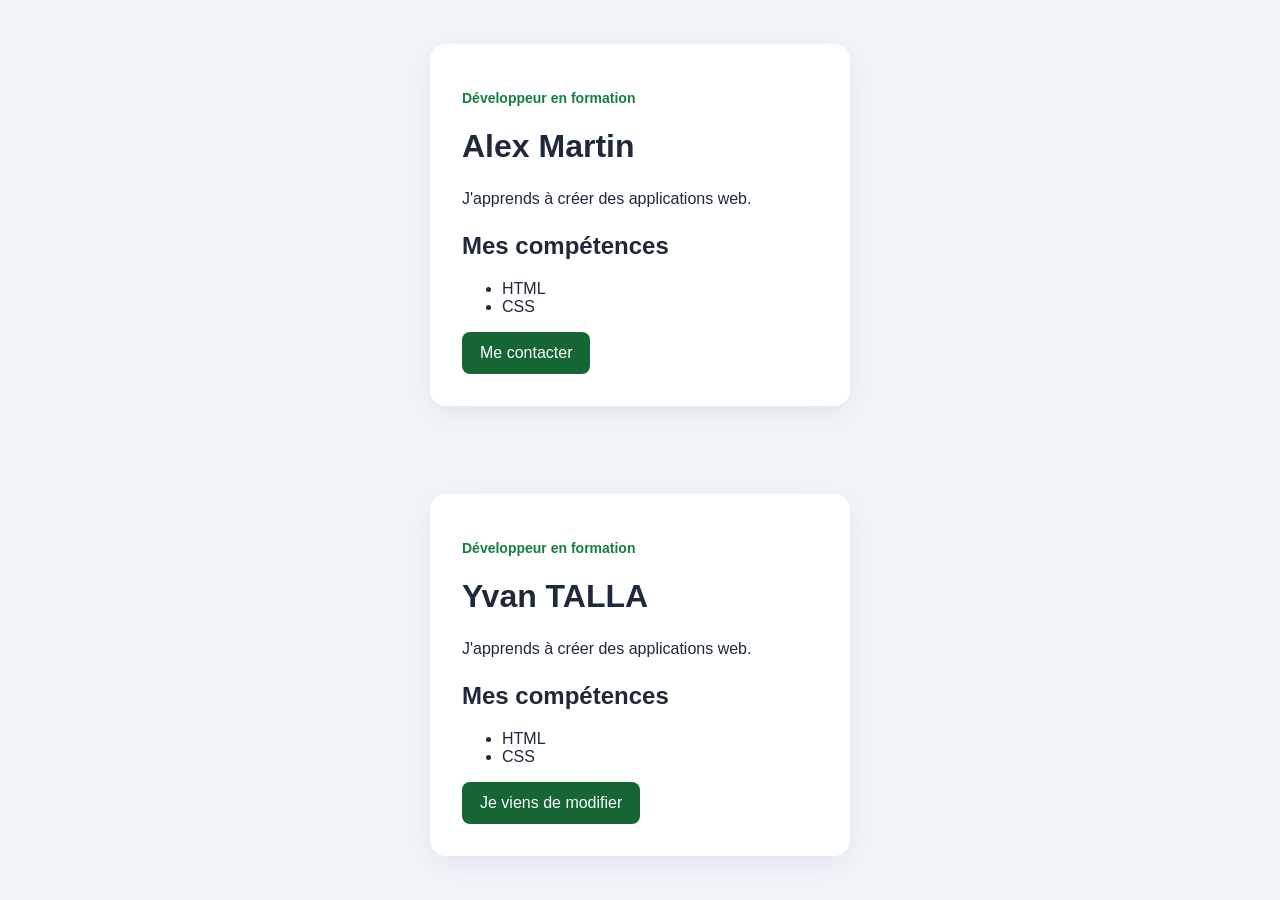
==== index.html @ e5702727 "Merge pull request #1 from talla761/feature/yvan-talla Bloc main Yvan Talla" ====
<!DOCTYPE html>
<html lang="fr">
<head>
    <meta charset="UTF-8">
    <meta name="viewport" content="width=device-width, initial-scale=1.0">
    <title>Frameload DevCard</title>
    <link rel="stylesheet" href="style.css">
</head>
<body>
    <main class="card">
        <p class="badge">Développeur en formation</p>
        <h1>Alex Martin</h1>
        <p class="description">
            J'apprends à créer des applications web.
        </p>

        <h2>Mes compétences</h2>
        <ul>
            <li>HTML</li>
            <li>CSS</li>
        </ul>

        <a href="mailto:alex@example.com">Me contacter</a>
    </main>

    <main class="card">
        <p class="badge">Développeur en formation</p>
        <h1>Yvan TALLA</h1>
        <p class="description">
            J'apprends à créer des applications web.
        </p>

        <h2>Mes compétences</h2>
        <ul>
            <li>HTML</li>
            <li>CSS</li>
        </ul>

        <a href="mailto:alex@example.com">Je viens de modifier</a>
    </main>
</body>
</html>
---- style.css ----
* {
    box-sizing: border-box;
}

body {
    margin: 0;
    min-height: 100vh;
    display: grid;
    place-items: center;
    font-family: Arial, sans-serif;
    background: #f1f5f9;
    color: #1e293b;
}

.card {
    width: min(90%, 420px);
    padding: 32px;
    background: white;
    border-radius: 16px;
    box-shadow: 0 8px 30px #00000012;
}

.badge {
    color: #15803d;
    font-size: 14px;
    font-weight: bold;
}

.description {
    line-height: 1.6;
}

a {
    display: inline-block;
    padding: 12px 18px;
    border-radius: 8px;
    background: #166534;
    color: white;
    text-decoration: none;
}
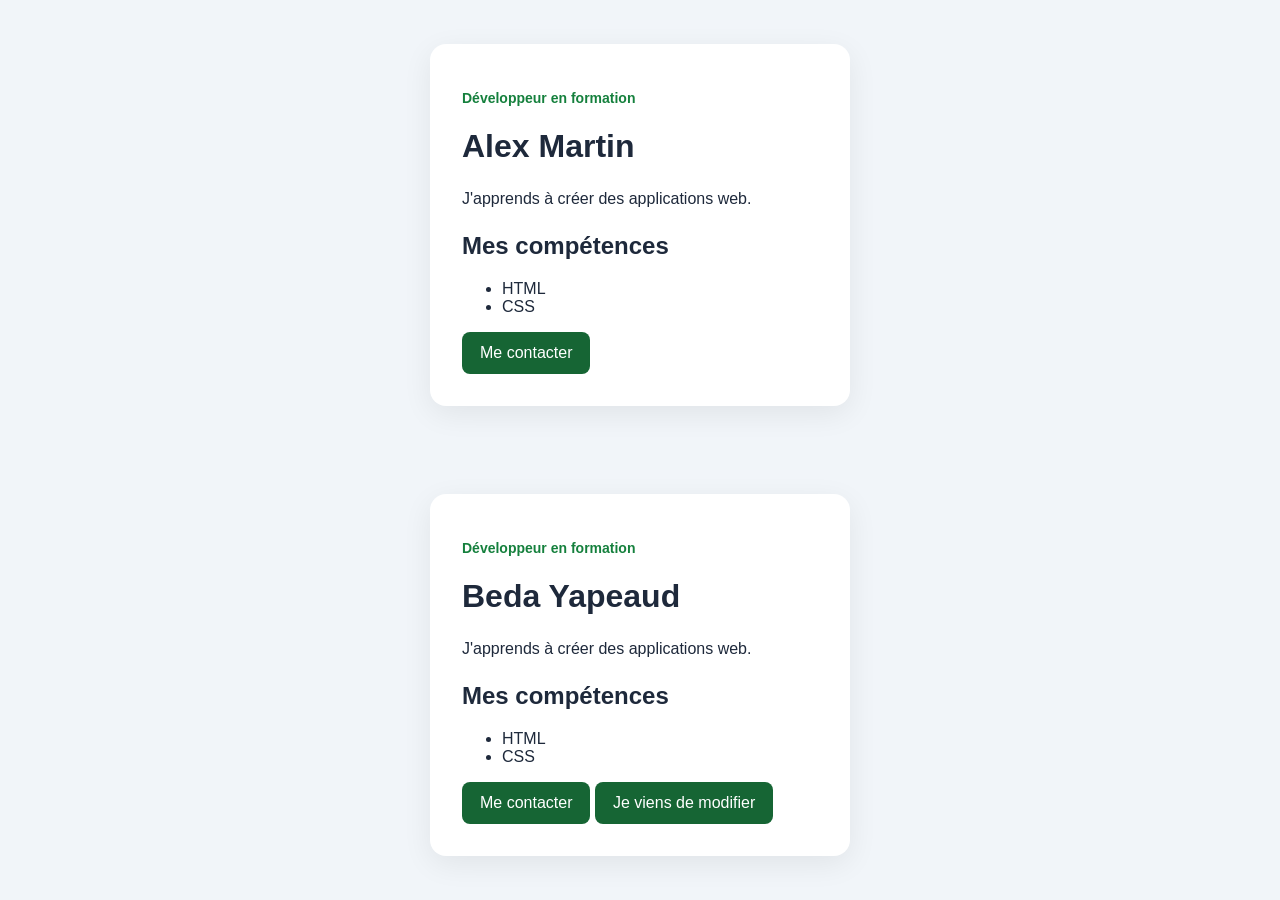
==== commit 1f1b2d43: "Merge branch 'main' into feature/yapeaud" ====
--- a/index.html
+++ b/index.html
@@ -26,7 +26,7 @@
 
     <main class="card">
         <p class="badge">Développeur en formation</p>
-        <h1>Yvan TALLA</h1>
+        <h1>Beda Yapeaud</h1>
         <p class="description">
             J'apprends à créer des applications web.
         </p>
@@ -37,6 +37,7 @@
             <li>CSS</li>
         </ul>
 
+        <a href="mailto:beda@example.com">Me contacter</a>
         <a href="mailto:alex@example.com">Je viens de modifier</a>
     </main>
 </body>
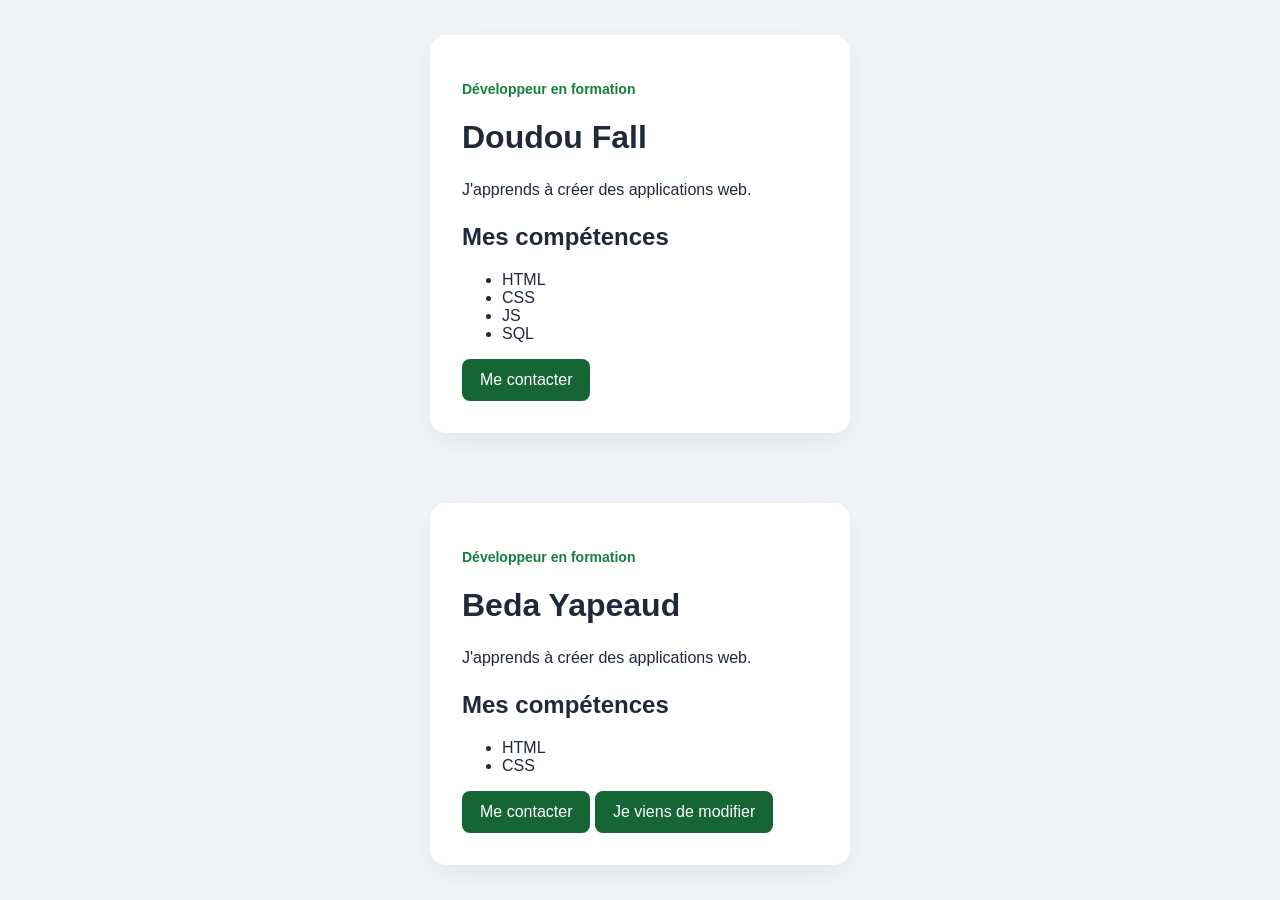
==== commit 9d6806ae: "Merge pull request #3 from talla761/feature/fdoudou feat: Added new skills" ====
--- a/index.html
+++ b/index.html
@@ -10,7 +10,7 @@
 <body>
     <main class="card">
         <p class="badge">Développeur en formation</p>
-        <h1>Alex Martin</h1>
+        <h1>Doudou Fall</h1>
         <p class="description">
             J'apprends à créer des applications web.
         </p>
@@ -19,6 +19,8 @@
         <ul>
             <li>HTML</li>
             <li>CSS</li>
+            <li>JS</li>
+            <li>SQL</li>
         </ul>
 
         <a href="mailto:alex@example.com">Me contacter</a>
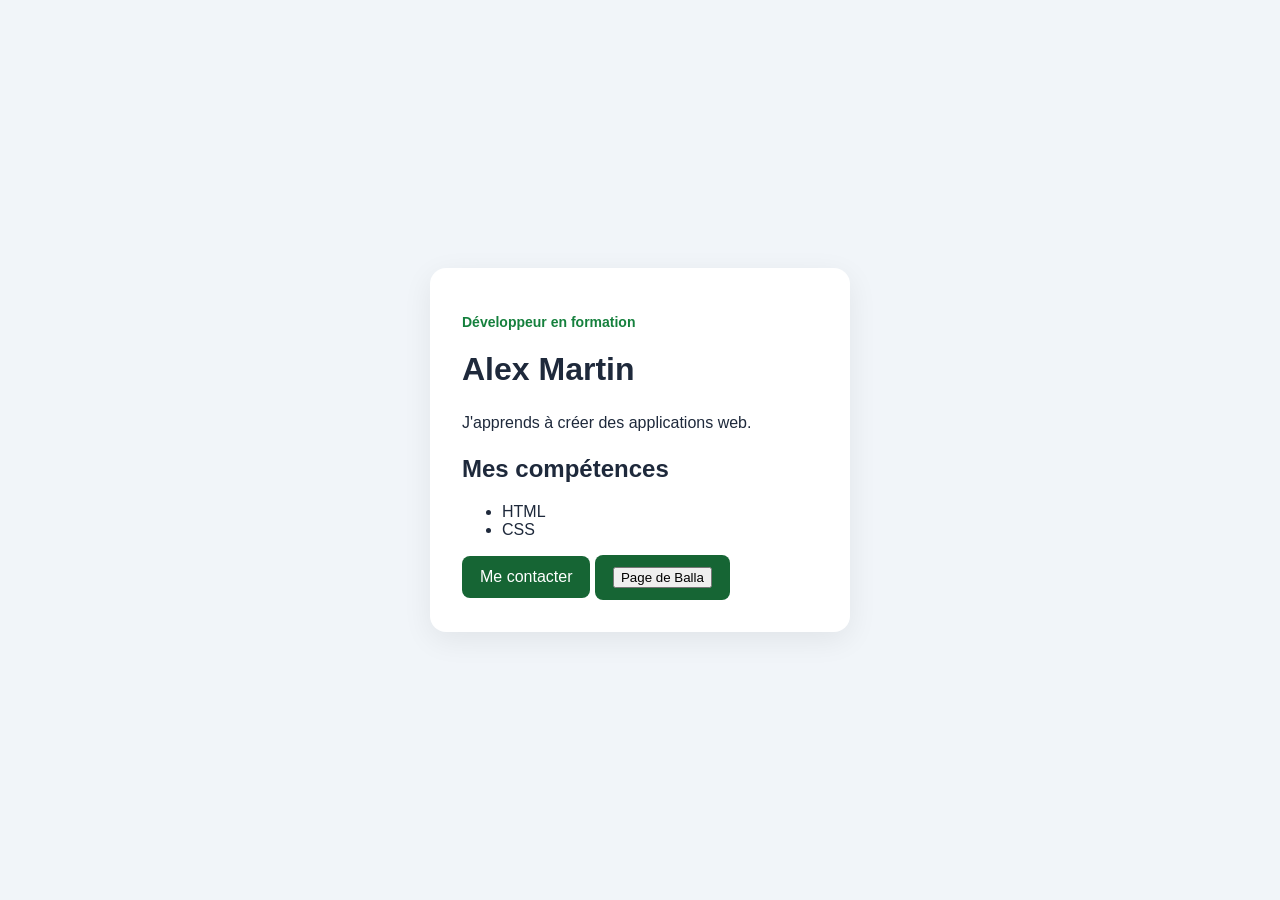
==== commit 7eca79a9: "Ajout d'un bouton de reirection vers Balla.html" ====
--- a/index.html
+++ b/index.html
@@ -10,25 +10,7 @@
 <body>
     <main class="card">
         <p class="badge">Développeur en formation</p>
-        <h1>Doudou Fall</h1>
-        <p class="description">
-            J'apprends à créer des applications web.
-        </p>
-
-        <h2>Mes compétences</h2>
-        <ul>
-            <li>HTML</li>
-            <li>CSS</li>
-            <li>JS</li>
-            <li>SQL</li>
-        </ul>
-
-        <a href="mailto:alex@example.com">Me contacter</a>
-    </main>
-
-    <main class="card">
-        <p class="badge">Développeur en formation</p>
-        <h1>Beda Yapeaud</h1>
+        <h1>Alex Martin</h1>
         <p class="description">
             J'apprends à créer des applications web.
         </p>
@@ -39,8 +21,12 @@
             <li>CSS</li>
         </ul>
 
-        <a href="mailto:beda@example.com">Me contacter</a>
-        <a href="mailto:alex@example.com">Je viens de modifier</a>
+        <a href="mailto:alex@example.com">Me contacter</a>
+        <a href="Balla.html">
+            <button class="contact-button">Page de Balla</button>
+        </a>
+
     </main>
+
 </body>
 </html>
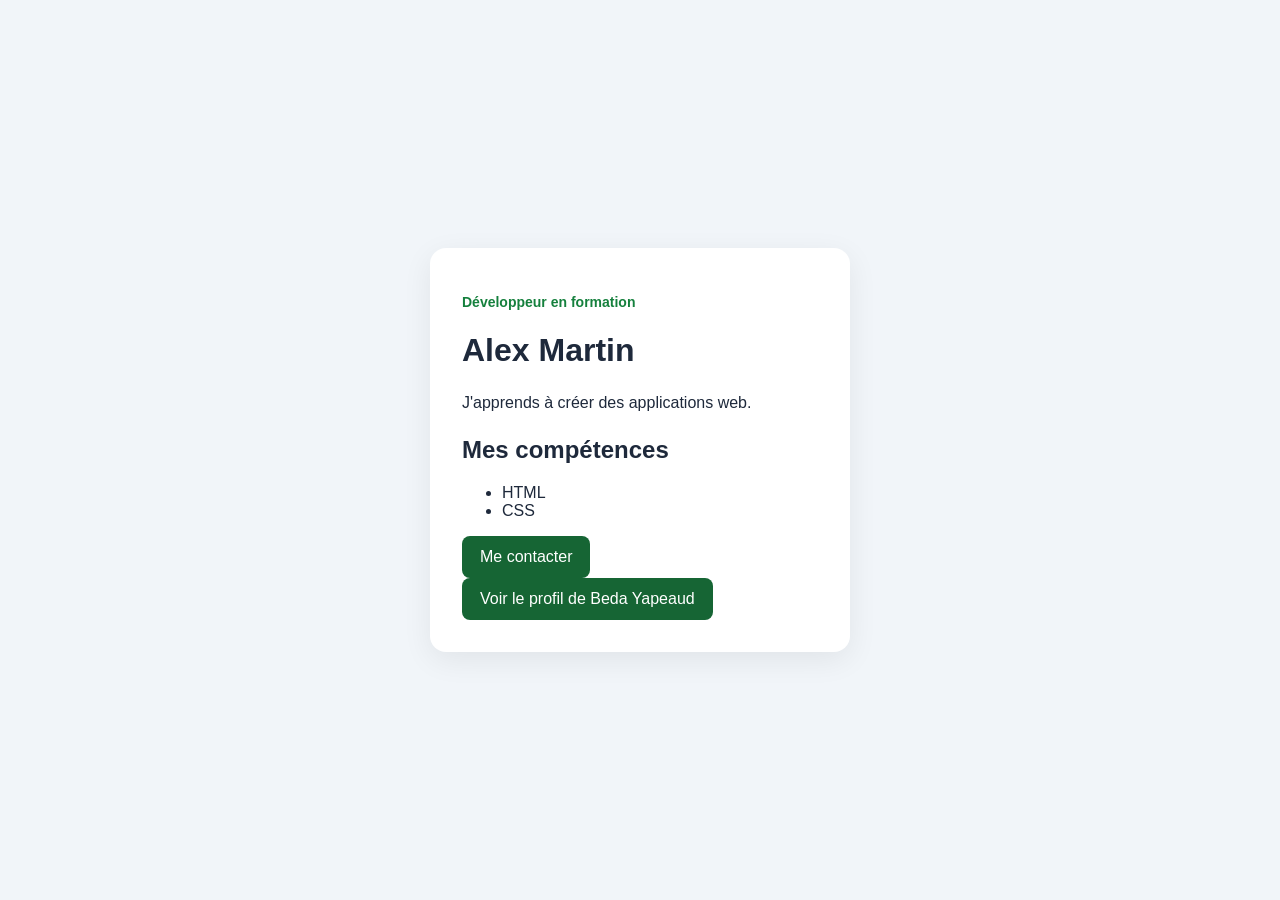
==== commit 93445f13: "Ajout du profil de Yapeaud" ====
--- a/index.html
+++ b/index.html
@@ -22,11 +22,7 @@
         </ul>
 
         <a href="mailto:alex@example.com">Me contacter</a>
-        <a href="Balla.html">
-            <button class="contact-button">Page de Balla</button>
-        </a>
-
+        <a href="yapeaud.html">Voir le profil de Beda Yapeaud</a>
     </main>
-
 </body>
 </html>
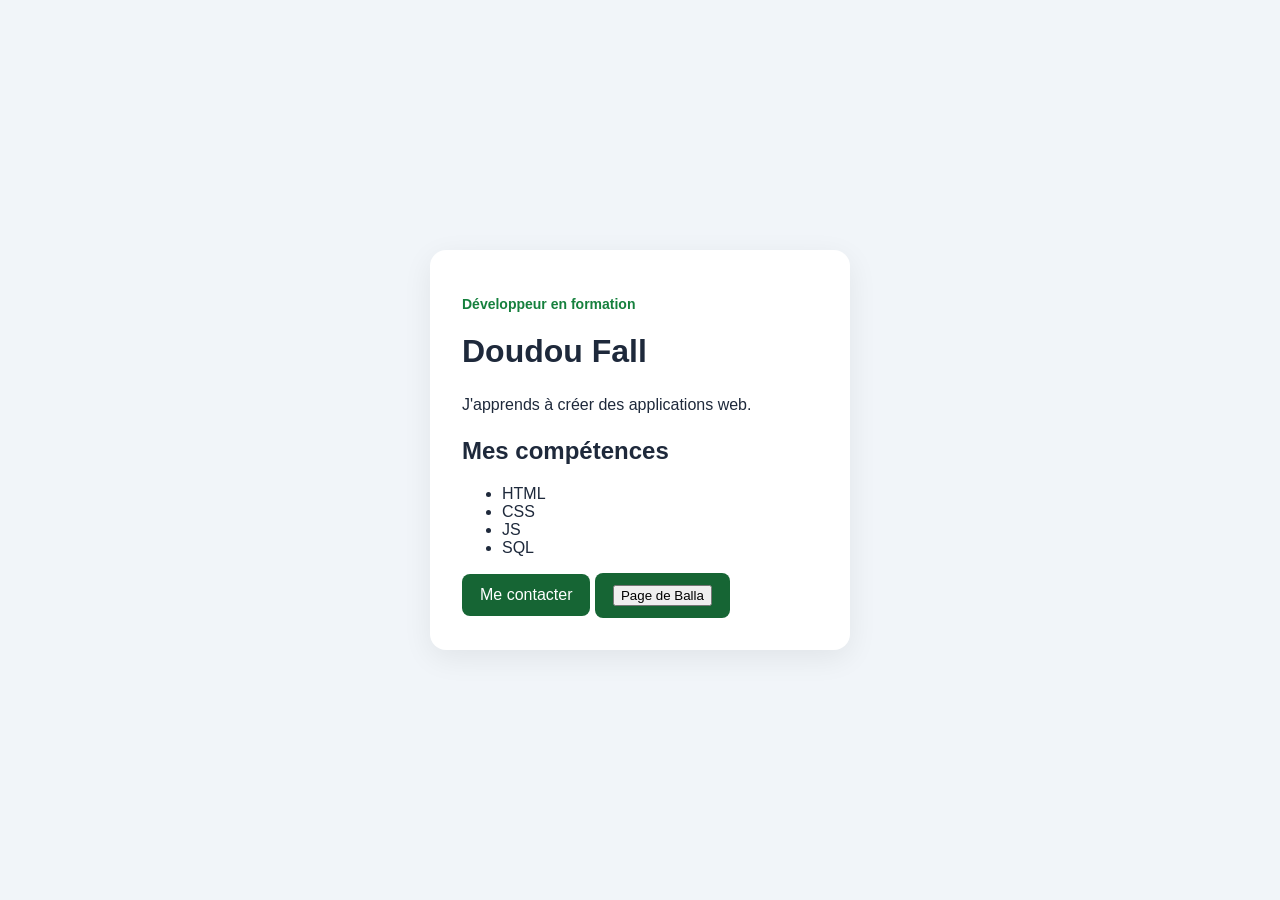
==== commit 9e5b78b8: "Merge branch 'main' into feature/balla-niass" ====
--- a/index.html
+++ b/index.html
@@ -10,7 +10,7 @@
 <body>
     <main class="card">
         <p class="badge">Développeur en formation</p>
-        <h1>Alex Martin</h1>
+        <h1>Doudou Fall</h1>
         <p class="description">
             J'apprends à créer des applications web.
         </p>
@@ -19,10 +19,16 @@
         <ul>
             <li>HTML</li>
             <li>CSS</li>
+            <li>JS</li>
+            <li>SQL</li>
         </ul>
 
         <a href="mailto:alex@example.com">Me contacter</a>
-        <a href="yapeaud.html">Voir le profil de Beda Yapeaud</a>
+        <a href="Balla.html">
+            <button class="contact-button">Page de Balla</button>
+        </a>
+
     </main>
+
 </body>
 </html>
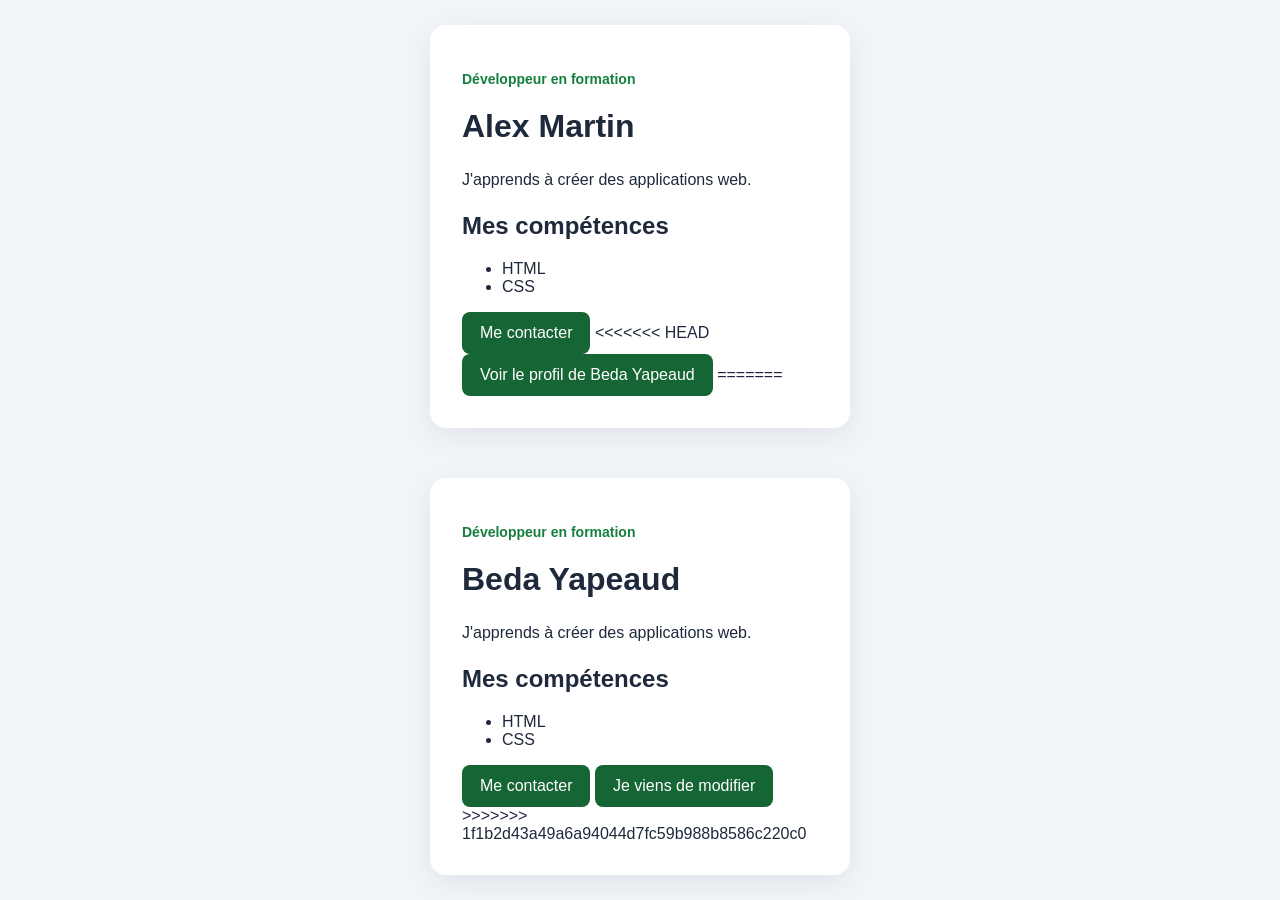
==== commit 6bc992c1: "a" ====
--- a/index.html
+++ b/index.html
@@ -10,7 +10,7 @@
 <body>
     <main class="card">
         <p class="badge">Développeur en formation</p>
-        <h1>Doudou Fall</h1>
+        <h1>Alex Martin</h1>
         <p class="description">
             J'apprends à créer des applications web.
         </p>
@@ -19,16 +19,30 @@
         <ul>
             <li>HTML</li>
             <li>CSS</li>
-            <li>JS</li>
-            <li>SQL</li>
         </ul>
 
         <a href="mailto:alex@example.com">Me contacter</a>
-        <a href="Balla.html">
-            <button class="contact-button">Page de Balla</button>
-        </a>
-
+<<<<<<< HEAD
+        <a href="yapeaud.html">Voir le profil de Beda Yapeaud</a>
+=======
     </main>
 
+    <main class="card">
+        <p class="badge">Développeur en formation</p>
+        <h1>Beda Yapeaud</h1>
+        <p class="description">
+            J'apprends à créer des applications web.
+        </p>
+
+        <h2>Mes compétences</h2>
+        <ul>
+            <li>HTML</li>
+            <li>CSS</li>
+        </ul>
+
+        <a href="mailto:beda@example.com">Me contacter</a>
+        <a href="mailto:alex@example.com">Je viens de modifier</a>
+>>>>>>> 1f1b2d43a49a6a94044d7fc59b988b8586c220c0
+    </main>
 </body>
 </html>
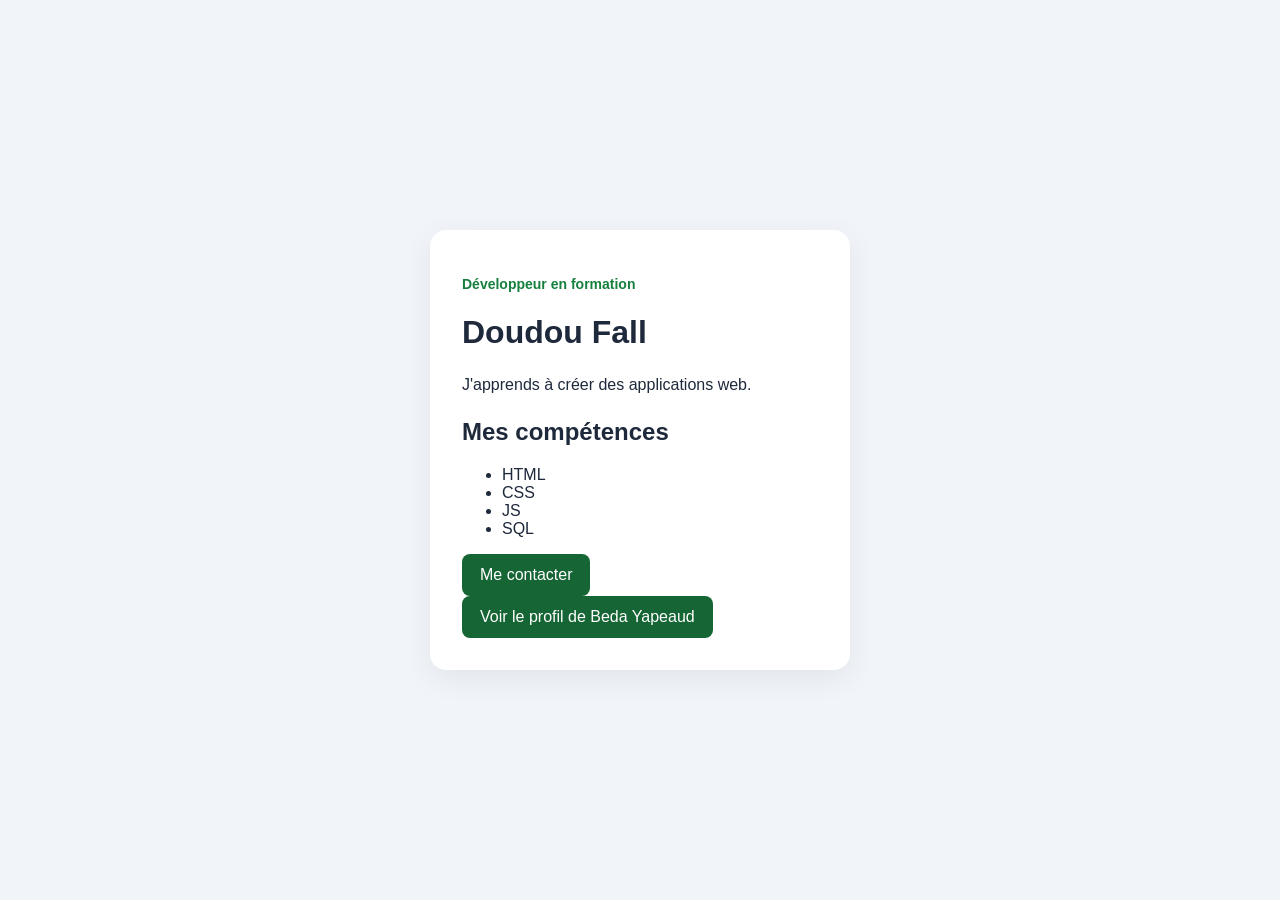
==== commit 476c56ac: "Merge branch 'main' into feature/yapeaud" ====
--- a/index.html
+++ b/index.html
@@ -10,7 +10,7 @@
 <body>
     <main class="card">
         <p class="badge">Développeur en formation</p>
-        <h1>Alex Martin</h1>
+        <h1>Doudou Fall</h1>
         <p class="description">
             J'apprends à créer des applications web.
         </p>
@@ -19,30 +19,13 @@
         <ul>
             <li>HTML</li>
             <li>CSS</li>
+            <li>JS</li>
+            <li>SQL</li>
         </ul>
 
         <a href="mailto:alex@example.com">Me contacter</a>
-<<<<<<< HEAD
         <a href="yapeaud.html">Voir le profil de Beda Yapeaud</a>
-=======
     </main>
 
-    <main class="card">
-        <p class="badge">Développeur en formation</p>
-        <h1>Beda Yapeaud</h1>
-        <p class="description">
-            J'apprends à créer des applications web.
-        </p>
-
-        <h2>Mes compétences</h2>
-        <ul>
-            <li>HTML</li>
-            <li>CSS</li>
-        </ul>
-
-        <a href="mailto:beda@example.com">Me contacter</a>
-        <a href="mailto:alex@example.com">Je viens de modifier</a>
->>>>>>> 1f1b2d43a49a6a94044d7fc59b988b8586c220c0
-    </main>
 </body>
 </html>
